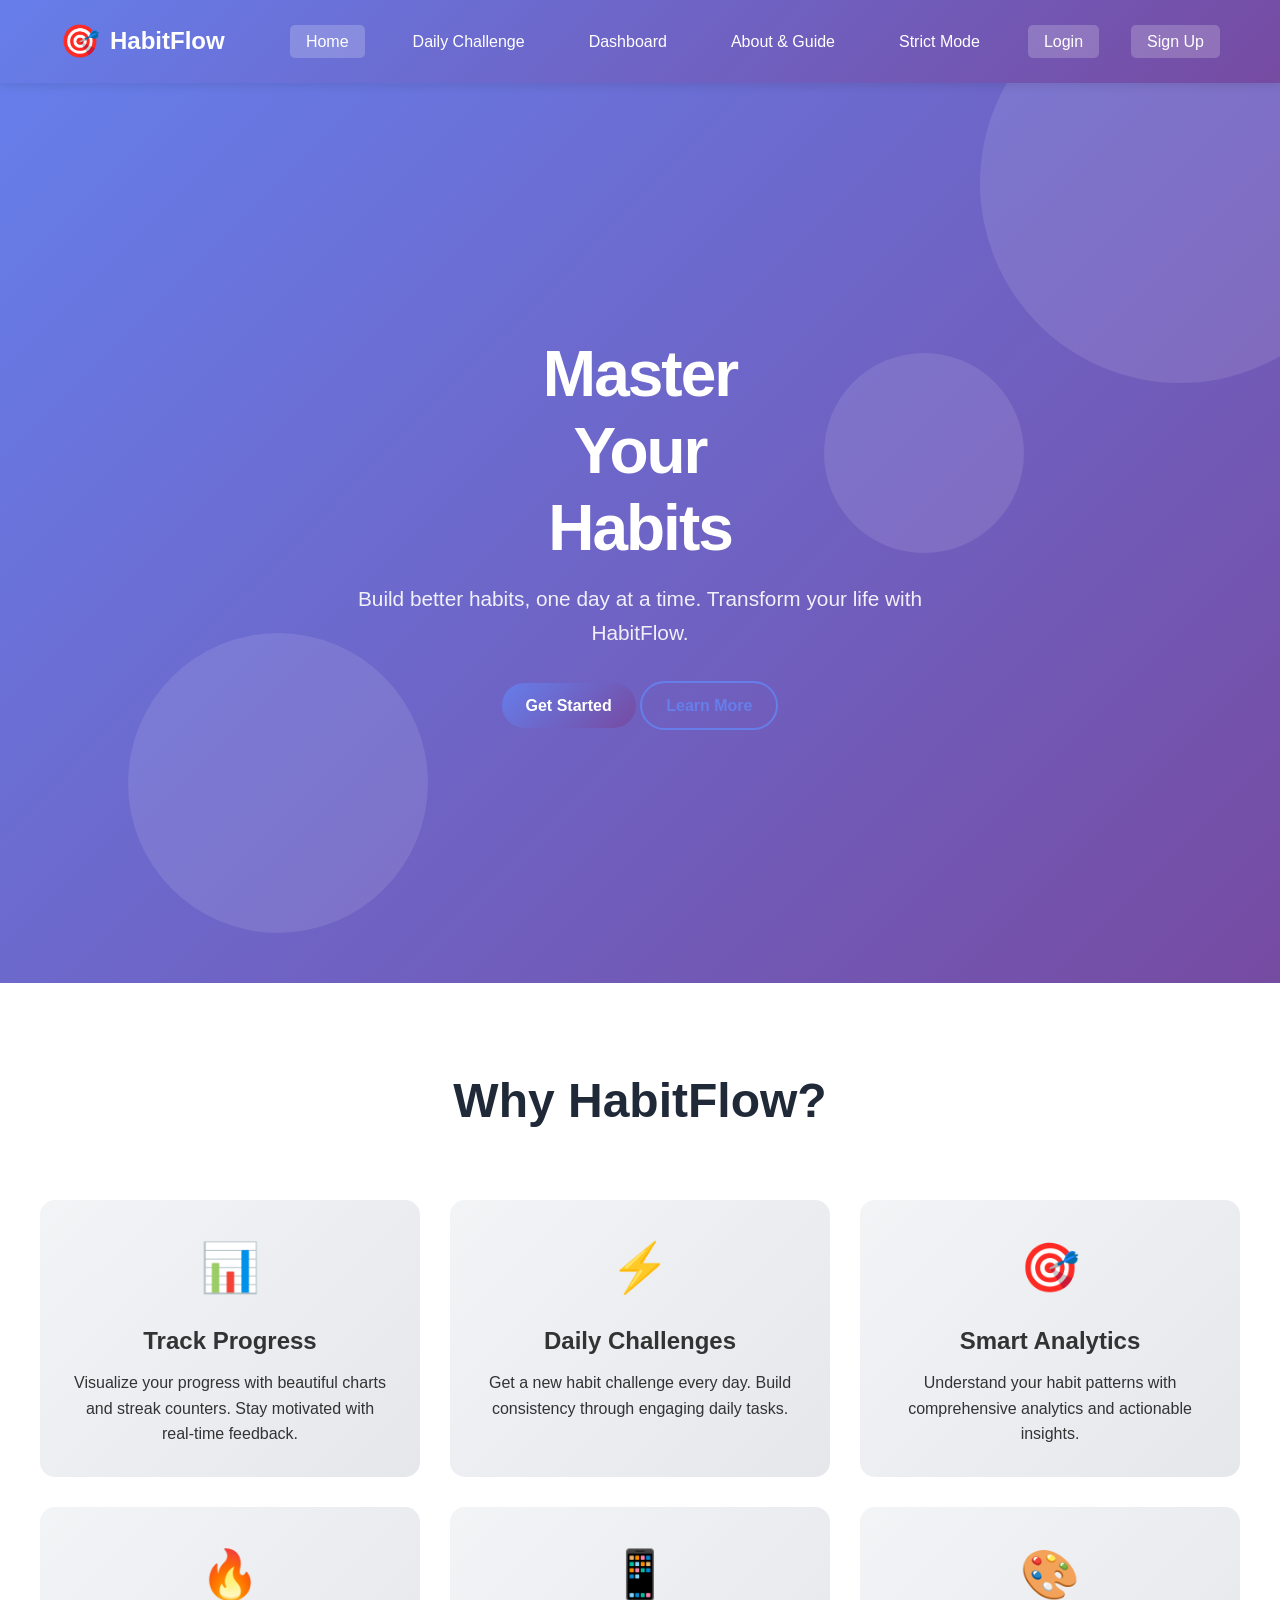
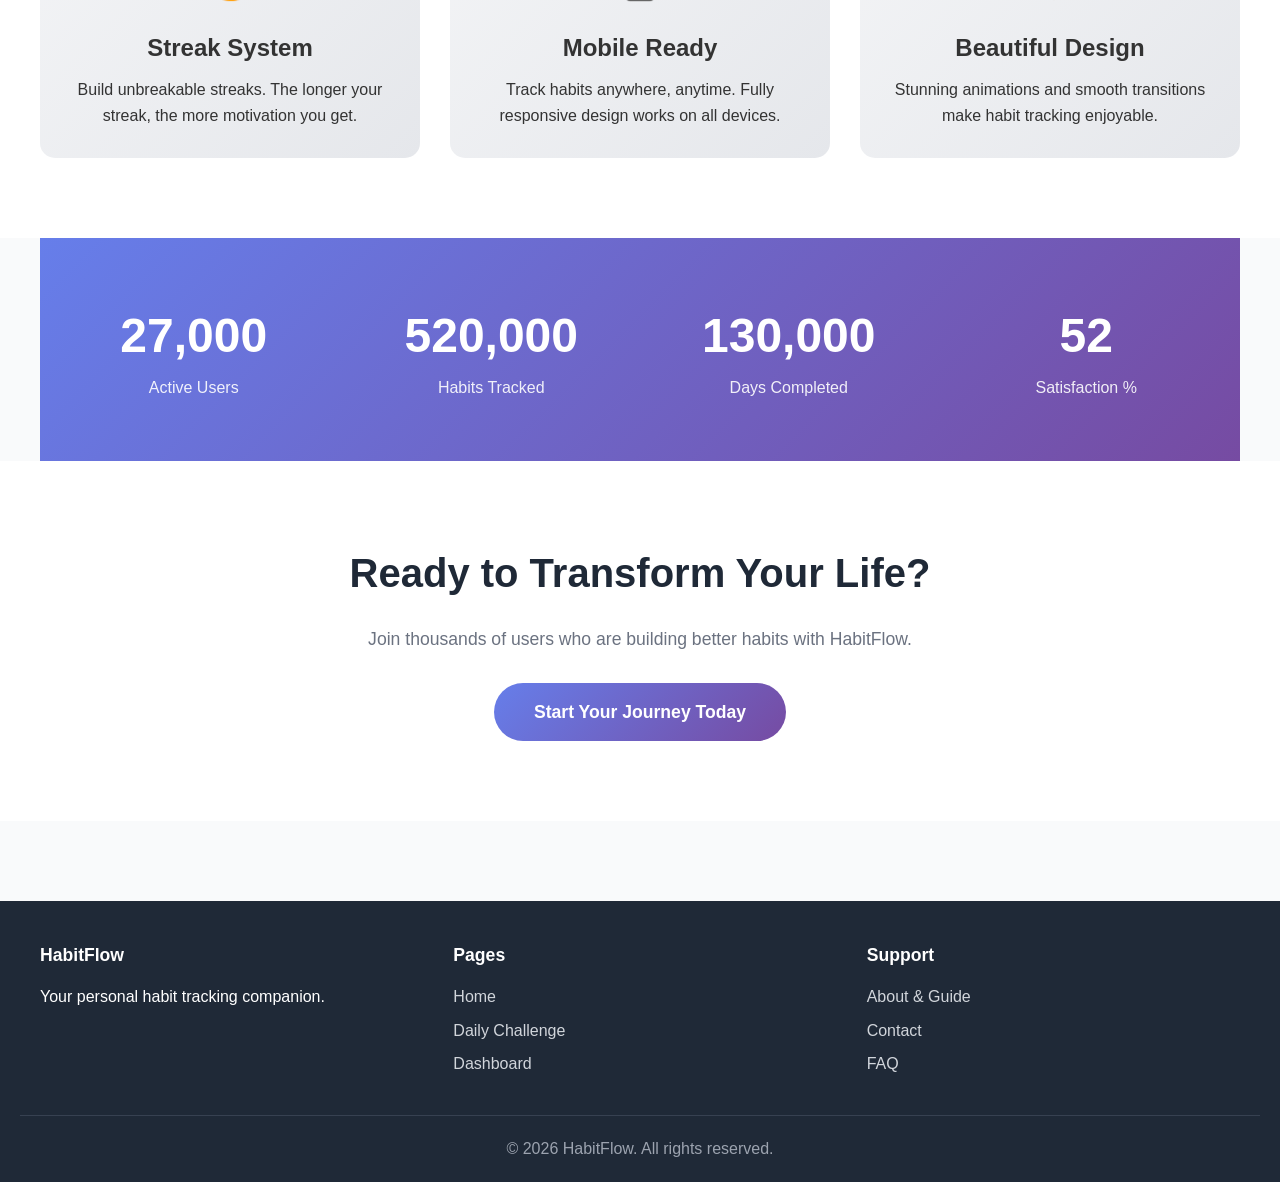
==== index.html @ 7c4ad553 "Add files via upload" ====
<!DOCTYPE html>
<html lang="en">
<head>
    <meta charset="UTF-8">
    <meta name="viewport" content="width=device-width, initial-scale=1.0">
    <title>HabitFlow - Master Your Habits</title>
    <link rel="stylesheet" href="common.css">
    <link rel="stylesheet" href="home.css">
</head>
<body>
    <!-- Navigation Bar -->
    <nav class="navbar">
        <div class="nav-container">
            <div class="logo">
                <span class="logo-icon">🎯</span>
                <span class="logo-text">HabitFlow</span>
            </div>
            <ul class="nav-menu">
                <li><a href="index.html" class="nav-link active">Home</a></li>
                <li><a href="challenging.html" class="nav-link">Daily Challenge</a></li>
                <li><a href="dashboard.html" class="nav-link">Dashboard</a></li>
                <li><a href="about.html" class="nav-link">About & Guide</a></li>
                <li><a href="strict.html" class="nav-link">Strict Mode</a></li>
                <li><a href="login.html" class="nav-link auth">Login</a></li>
                <li><a href="signup.html" class="nav-link auth">Sign Up</a></li>
            </ul>
            <div class="hamburger">
                <span></span>
                <span></span>
                <span></span>
            </div>
        </div>
    </nav>

    <!-- Hero Section -->
    <section class="hero">
        <div class="hero-content">
            <h1 class="hero-title">
                <span class="word">Master</span>
                <span class="word">Your</span>
                <span class="word">Habits</span>
            </h1>
            <p class="hero-subtitle">Build better habits, one day at a time. Transform your life with HabitFlow.</p>
            <div class="hero-buttons">
                <a href="signup.html" class="btn btn-primary">Get Started</a>
                <a href="about.html" class="btn btn-secondary">Learn More</a>
            </div>
        </div>
        <div class="hero-visual">
            <div class="animated-circle circle-1"></div>
            <div class="animated-circle circle-2"></div>
            <div class="animated-circle circle-3"></div>
        </div>
    </section>

    <!-- Features Section -->
    <section class="features">
        <h2 class="section-title">Why HabitFlow?</h2>
        <div class="features-grid">
            <div class="feature-card">
                <div class="feature-icon">📊</div>
                <h3>Track Progress</h3>
                <p>Visualize your progress with beautiful charts and streak counters. Stay motivated with real-time feedback.</p>
            </div>
            <div class="feature-card">
                <div class="feature-icon">⚡</div>
                <h3>Daily Challenges</h3>
                <p>Get a new habit challenge every day. Build consistency through engaging daily tasks.</p>
            </div>
            <div class="feature-card">
                <div class="feature-icon">🎯</div>
                <h3>Smart Analytics</h3>
                <p>Understand your habit patterns with comprehensive analytics and actionable insights.</p>
            </div>
            <div class="feature-card">
                <div class="feature-icon">🔥</div>
                <h3>Streak System</h3>
                <p>Build unbreakable streaks. The longer your streak, the more motivation you get.</p>
            </div>
            <div class="feature-card">
                <div class="feature-icon">📱</div>
                <h3>Mobile Ready</h3>
                <p>Track habits anywhere, anytime. Fully responsive design works on all devices.</p>
            </div>
            <div class="feature-card">
                <div class="feature-icon">🎨</div>
                <h3>Beautiful Design</h3>
                <p>Stunning animations and smooth transitions make habit tracking enjoyable.</p>
            </div>
        </div>
    </section>

    <!-- Stats Section -->
    <section class="stats">
        <div class="stat-item">
            <h3 class="stat-number" data-count="50000">0</h3>
            <p class="stat-label">Active Users</p>
        </div>
        <div class="stat-item">
            <h3 class="stat-number" data-count="1000000">0</h3>
            <p class="stat-label">Habits Tracked</p>
        </div>
        <div class="stat-item">
            <h3 class="stat-number" data-count="250000">0</h3>
            <p class="stat-label">Days Completed</p>
        </div>
        <div class="stat-item">
            <h3 class="stat-number" data-count="98">0</h3>
            <p class="stat-label">Satisfaction %</p>
        </div>
    </section>

    <!-- CTA Section -->
    <section class="cta">
        <h2>Ready to Transform Your Life?</h2>
        <p>Join thousands of users who are building better habits with HabitFlow.</p>
        <a href="signup.html" class="btn btn-primary btn-large">Start Your Journey Today</a>
    </section>

    <!-- Footer -->
    <footer class="footer">
        <div class="footer-content">
            <div class="footer-section">
                <h4>HabitFlow</h4>
                <p>Your personal habit tracking companion.</p>
            </div>
            <div class="footer-section">
                <h4>Pages</h4>
                <ul>
                    <li><a href="index.html">Home</a></li>
                    <li><a href="challenging.html">Daily Challenge</a></li>
                    <li><a href="dashboard.html">Dashboard</a></li>
                </ul>
            </div>
            <div class="footer-section">
                <h4>Support</h4>
                <ul>
                    <li><a href="about.html">About & Guide</a></li>
                    <li><a href="#">Contact</a></li>
                    <li><a href="#">FAQ</a></li>
                </ul>
            </div>
        </div>
        <div class="footer-bottom">
            <p>&copy; 2026 HabitFlow. All rights reserved.</p>
        </div>
    </footer>

    <script src="utils.js"></script>
    <script src="home.js"></script>
</body>
</html>
---- common.css ----
* {
    margin: 0;
    padding: 0;
    box-sizing: border-box;
}

:root {
    --primary: #667eea;
    --secondary: #764ba2;
    --success: #10b981;
    --warning: #f59e0b;
    --danger: #ef4444;
    --dark: #1f2937;
    --light: #f9fafb;
    --gray: #6b7280;
    --border: #e5e7eb;
    --transition: all 0.3s ease;
}

html {
    scroll-behavior: smooth;
}

body {
    font-family: 'Segoe UI', Tahoma, Geneva, Verdana, sans-serif;
    background-color: #f9fafb;
    color: #333;
    line-height: 1.6;
}

.container {
    max-width: 1200px;
    margin: 0 auto;
    padding: 0 20px;
}

/* Navigation */
.navbar {
    background: linear-gradient(135deg, #667eea 0%, #764ba2 100%);
    color: white;
    padding: 1rem 0;
    position: sticky;
    top: 0;
    z-index: 100;
    box-shadow: 0 2px 10px rgba(0, 0, 0, 0.1);
}

.nav-container {
    display: flex;
    justify-content: space-between;
    align-items: center;
    max-width: 1200px;
    margin: 0 auto;
    padding: 0 20px;
}

.logo {
    display: flex;
    align-items: center;
    gap: 10px;
    font-size: 1.5rem;
    font-weight: 800;
    text-decoration: none;
    color: white;
}

.logo-icon {
    font-size: 2rem;
}

.nav-menu {
    display: flex;
    list-style: none;
    gap: 2rem;
    align-items: center;
}

.nav-link {
    color: white;
    text-decoration: none;
    transition: var(--transition);
    font-weight: 500;
    padding: 0.5rem 1rem;
    border-radius: 5px;
}

.nav-link:hover,
.nav-link.active {
    background: rgba(255, 255, 255, 0.2);
    transform: translateY(-2px);
}

.nav-link.auth {
    background: rgba(255, 255, 255, 0.2);
    padding: 0.5rem 1rem;
    border-radius: 5px;
}

.hamburger {
    display: none;
    flex-direction: column;
    gap: 5px;
    cursor: pointer;
}

.hamburger span {
    width: 25px;
    height: 3px;
    background: white;
    border-radius: 3px;
    transition: var(--transition);
}

/* Buttons */
.btn {
    display: inline-block;
    padding: 10px 24px;
    border-radius: 50px;
    text-decoration: none;
    font-weight: 600;
    transition: var(--transition);
    cursor: pointer;
    border: none;
    font-size: 1rem;
    white-space: nowrap;
}

.btn-primary {
    background: linear-gradient(135deg, #667eea 0%, #764ba2 100%);
    color: white;
}

.btn-primary:hover {
    transform: translateY(-3px);
    box-shadow: 0 10px 25px rgba(102, 126, 234, 0.3);
}

.btn-secondary {
    background: transparent;
    color: #667eea;
    border: 2px solid #667eea;
}

.btn-secondary:hover {
    background: #667eea;
    color: white;
    transform: translateY(-3px);
}

.btn-large {
    padding: 15px 40px;
    font-size: 1.1rem;
}

/* Page Header */
.page-header {
    text-align: center;
    padding: 60px 20px 40px;
    background: linear-gradient(135deg, #667eea 0%, #764ba2 100%);
    color: white;
    border-radius: 15px;
    margin-top: 40px;
    margin-bottom: 40px;
}

.page-header h1 {
    font-size: 2.5rem;
    margin-bottom: 10px;
}

.page-header .subtitle {
    font-size: 1.2rem;
    opacity: 0.9;
}

/* Footer */
.footer {
    background: #1f2937;
    color: white;
    padding: 40px 20px 20px;
    margin-top: 80px;
}

.footer-content {
    display: grid;
    grid-template-columns: repeat(auto-fit, minmax(250px, 1fr));
    gap: 40px;
    max-width: 1200px;
    margin: 0 auto 30px;
}

.footer-section h4 {
    margin-bottom: 15px;
    font-size: 1.1rem;
}

.footer-section ul {
    list-style: none;
}

.footer-section a {
    color: #d1d5db;
    text-decoration: none;
    transition: var(--transition);
    display: block;
    margin-bottom: 8px;
}

.footer-section a:hover {
    color: white;
    transform: translateX(5px);
}

.footer-bottom {
    text-align: center;
    padding-top: 20px;
    border-top: 1px solid #374151;
    color: #9ca3af;
}

/* Responsive */
@media (max-width: 768px) {
    .nav-menu {
        display: none;
        position: absolute;
        top: 70px;
        left: 0;
        right: 0;
        flex-direction: column;
        background: linear-gradient(135deg, #667eea 0%, #764ba2 100%);
        padding: 20px;
        gap: 10px;
    }

    .nav-menu.active {
        display: flex;
    }

    .hamburger {
        display: flex;
    }

    .page-header h1 {
        font-size: 2rem;
    }

    .page-header .subtitle {
        font-size: 1rem;
    }
}
---- home.css ----
/* Hero Section */
.hero {
    height: 100vh;
    display: flex;
    align-items: center;
    justify-content: center;
    background: linear-gradient(135deg, #667eea 0%, #764ba2 100%);
    color: white;
    position: relative;
    overflow: hidden;
    text-align: center;
}

.hero-content {
    z-index: 2;
    animation: fadeInDown 0.8s ease-out;
    max-width: 600px;
}

.hero-title {
    font-size: 4rem;
    font-weight: 800;
    margin-bottom: 1rem;
    letter-spacing: -2px;
    line-height: 1.2;
}

.word {
    display: block;
    animation: slideUp 0.8s ease-out backwards;
}

.word:nth-child(2) {
    animation-delay: 0.1s;
}

.word:nth-child(3) {
    animation-delay: 0.2s;
}

.hero-subtitle {
    font-size: 1.3rem;
    margin-bottom: 2rem;
    opacity: 0.9;
    animation: fadeInUp 0.8s ease-out 0.3s backwards;
}

.hero-buttons {
    animation: fadeInUp 0.8s ease-out 0.5s backwards;
}

.animated-circle {
    position: absolute;
    border-radius: 50%;
    opacity: 0.1;
}

.circle-1 {
    width: 400px;
    height: 400px;
    top: -100px;
    right: -100px;
    background: white;
    animation: float 6s ease-in-out infinite;
}

.circle-2 {
    width: 300px;
    height: 300px;
    bottom: 50px;
    left: 10%;
    background: white;
    animation: float 8s ease-in-out infinite reverse;
}

.circle-3 {
    width: 200px;
    height: 200px;
    top: 30%;
    right: 20%;
    background: white;
    animation: float 7s ease-in-out infinite;
}

@keyframes slideUp {
    from {
        opacity: 0;
        transform: translateY(30px);
    }
    to {
        opacity: 1;
        transform: translateY(0);
    }
}

@keyframes fadeInDown {
    from {
        opacity: 0;
        transform: translateY(-30px);
    }
    to {
        opacity: 1;
        transform: translateY(0);
    }
}

@keyframes fadeInUp {
    from {
        opacity: 0;
        transform: translateY(30px);
    }
    to {
        opacity: 1;
        transform: translateY(0);
    }
}

@keyframes float {
    0%, 100% {
        transform: translateY(0px);
    }
    50% {
        transform: translateY(30px);
    }
}

/* Features Section */
.features {
    padding: 80px 20px;
    background: white;
}

.section-title {
    text-align: center;
    font-size: 3rem;
    margin-bottom: 60px;
    color: #1f2937;
    animation: slideDown 0.8s ease-out;
}

@keyframes slideDown {
    from {
        opacity: 0;
        transform: translateY(-20px);
    }
    to {
        opacity: 1;
        transform: translateY(0);
    }
}

.features-grid {
    display: grid;
    grid-template-columns: repeat(auto-fit, minmax(300px, 1fr));
    gap: 30px;
    max-width: 1200px;
    margin: 0 auto;
}

.feature-card {
    padding: 30px;
    background: linear-gradient(135deg, #f3f4f6 0%, #e5e7eb 100%);
    border-radius: 15px;
    text-align: center;
    transition: var(--transition);
    animation: scaleIn 0.6s ease-out backwards;
}

.feature-card:nth-child(1) {
    animation-delay: 0s;
}

.feature-card:nth-child(2) {
    animation-delay: 0.1s;
}

.feature-card:nth-child(3) {
    animation-delay: 0.2s;
}

.feature-card:nth-child(4) {
    animation-delay: 0.3s;
}

.feature-card:nth-child(5) {
    animation-delay: 0.4s;
}

.feature-card:nth-child(6) {
    animation-delay: 0.5s;
}

.feature-card:hover {
    transform: translateY(-15px);
    box-shadow: 0 15px 40px rgba(102, 126, 234, 0.2);
    background: linear-gradient(135deg, #667eea 0%, #764ba2 100%);
    color: white;
}

@keyframes scaleIn {
    from {
        opacity: 0;
        transform: scale(0.9);
    }
    to {
        opacity: 1;
        transform: scale(1);
    }
}

.feature-icon {
    font-size: 3rem;
    margin-bottom: 15px;
}

.feature-card h3 {
    font-size: 1.5rem;
    margin-bottom: 10px;
}

.feature-card p {
    line-height: 1.6;
}

/* Stats Section */
.stats {
    display: grid;
    grid-template-columns: repeat(auto-fit, minmax(200px, 1fr));
    gap: 30px;
    padding: 60px 20px;
    background: linear-gradient(135deg, #667eea 0%, #764ba2 100%);
    color: white;
    max-width: 1200px;
    margin: 0 auto;
    text-align: center;
}

.stat-number {
    font-size: 3rem;
    font-weight: 800;
    color: white;
}

.stat-label {
    font-size: 1rem;
    opacity: 0.9;
}

/* CTA Section */
.cta {
    padding: 80px 20px;
    background: white;
    text-align: center;
}

.cta h2 {
    font-size: 2.5rem;
    margin-bottom: 20px;
    color: #1f2937;
}

.cta p {
    font-size: 1.1rem;
    margin-bottom: 30px;
    color: #6b7280;
}

@media (max-width: 768px) {
    .hero-title {
        font-size: 2.5rem;
    }

    .hero-subtitle {
        font-size: 1.1rem;
    }

    .section-title {
        font-size: 2rem;
    }

    .features-grid {
        grid-template-columns: 1fr;
    }

    .stats {
        grid-template-columns: repeat(2, 1fr);
    }

    .cta h2 {
        font-size: 2rem;
    }
}
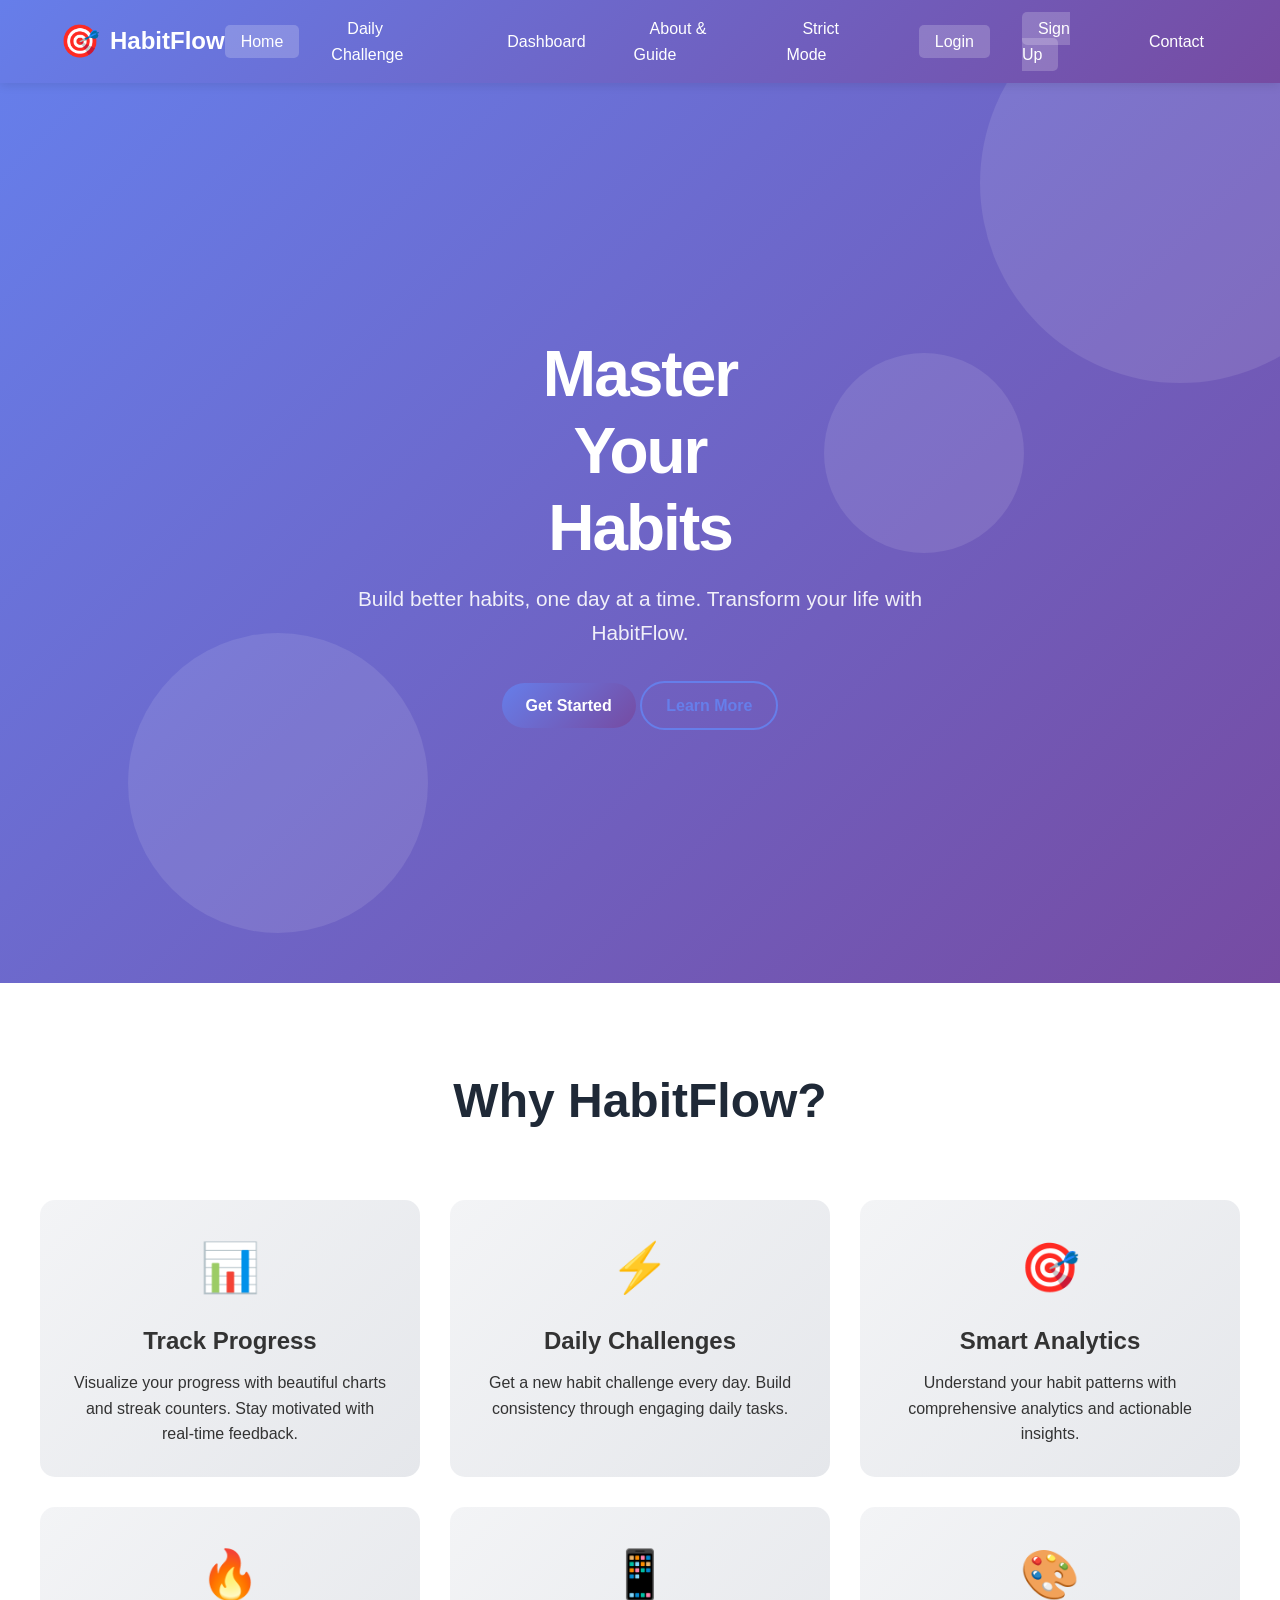
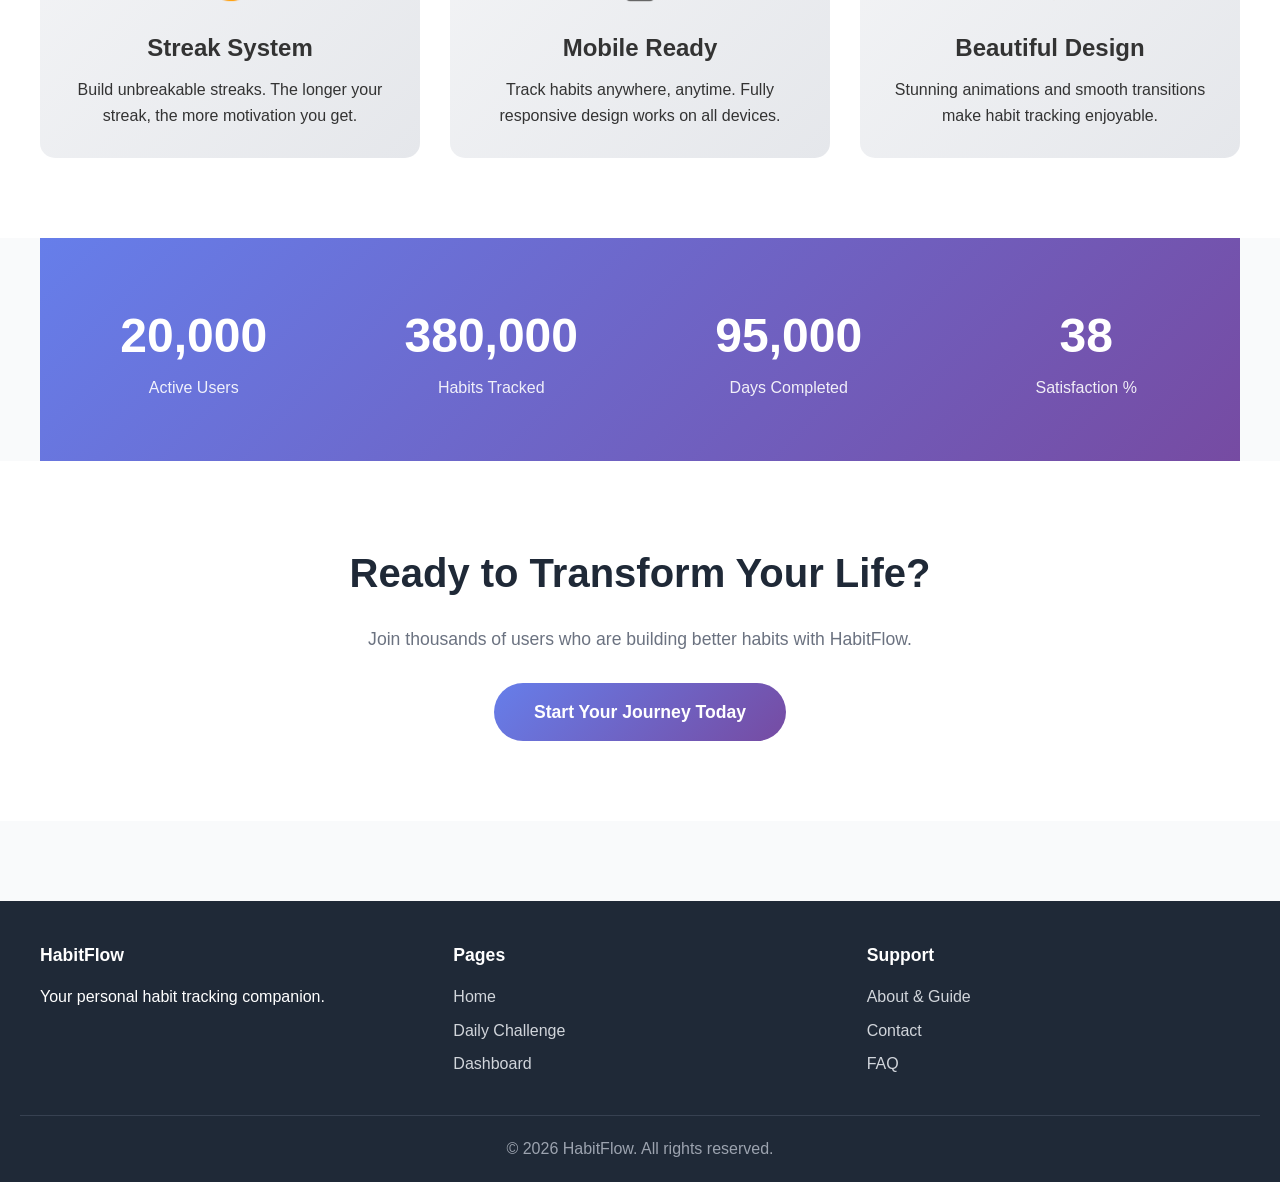
==== commit 02f69628: "Add files via upload" ====
--- a/index.html
+++ b/index.html
@@ -23,6 +23,7 @@
                 <li><a href="strict.html" class="nav-link">Strict Mode</a></li>
                 <li><a href="login.html" class="nav-link auth">Login</a></li>
                 <li><a href="signup.html" class="nav-link auth">Sign Up</a></li>
+                <li><a href="Hb.html" class="nav-link">Contact</a></li>
             </ul>
             <div class="hamburger">
                 <span></span>
